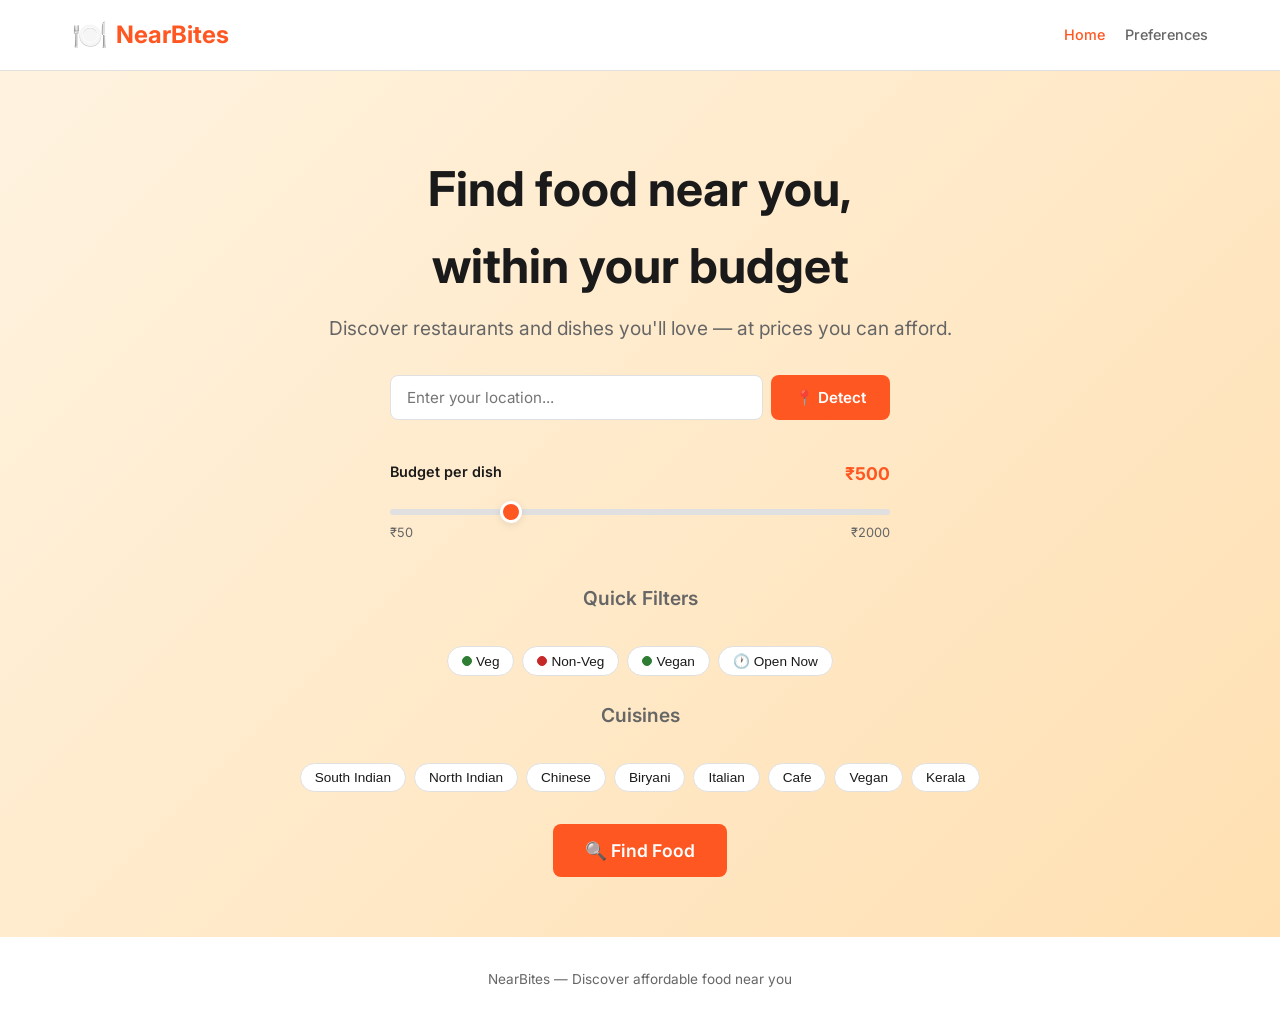
==== frontend/index.html @ 2220579f "Initial NearBites setup" ====
<!DOCTYPE html>
<html lang="en">
<head>
    <meta charset="UTF-8">
    <meta name="viewport" content="width=device-width, initial-scale=1.0">
    <title>NearBites — Find Food Near You</title>
    <link rel="stylesheet" href="css/style.css">
    <link rel="stylesheet" href="css/responsive.css">
</head>
<body>
    <header class="header">
        <div class="container">
            <a href="index.html" class="logo">
                <span class="logo-icon">🍽️</span>
                <span>NearBites</span>
            </a>
            <nav>
                <ul class="nav-links">
                    <li><a href="index.html" class="active">Home</a></li>
                    <li><a href="preferences.html">Preferences</a></li>
                </ul>
            </nav>
        </div>
    </header>

    <section class="hero">
        <div class="container">
            <h1>Find food near you,<br>within your budget</h1>
            <p>Discover restaurants and dishes you'll love — at prices you can afford.</p>

            <!-- Location -->
            <div class="form-group" style="max-width:500px;margin:0 auto">
                <div class="location-input-group">
                    <input type="text" id="location-input" class="form-input" placeholder="Enter your location...">
                    <button class="btn btn-primary" id="detect-location-btn" title="Detect my location">
                        📍 Detect
                    </button>
                </div>
                <p id="location-status" class="text-secondary" style="font-size:0.85rem;margin-top:6px"></p>
            </div>

            <!-- Budget Slider -->
            <div class="form-group" style="max-width:500px;margin:24px auto 0">
                <div class="slider-container">
                    <div class="slider-label">
                        <span class="form-label">Budget per dish</span>
                        <span class="slider-value" id="budget-display">₹500</span>
                    </div>
                    <input type="range" id="budget-slider" min="50" max="2000" step="50" value="500">
                    <div class="slider-label text-secondary" style="font-size:0.8rem">
                        <span>₹50</span>
                        <span>₹2000</span>
                    </div>
                </div>
            </div>

            <!-- Quick Filters -->
            <div class="form-group" style="max-width:600px;margin:24px auto 0">
                <p class="form-label text-center">Quick Filters</p>
                <div class="chip-group" style="justify-content:center">
                    <button class="chip" data-filter="dietary" data-value="veg">
                        <span class="dot dot-veg" style="margin-right:4px"></span> Veg
                    </button>
                    <button class="chip" data-filter="dietary" data-value="non-veg">
                        <span class="dot dot-nonveg" style="margin-right:4px"></span> Non-Veg
                    </button>
                    <button class="chip" data-filter="dietary" data-value="vegan">
                        <span class="dot dot-veg" style="margin-right:4px"></span> Vegan
                    </button>
                    <button class="chip" data-filter="open_now" data-value="true">
                        🕐 Open Now
                    </button>
                </div>
            </div>

            <!-- Cuisine Selection -->
            <div class="form-group" style="max-width:700px;margin:24px auto 0">
                <p class="form-label text-center">Cuisines</p>
                <div class="chip-group" style="justify-content:center">
                    <button class="chip" data-cuisine="south-indian">South Indian</button>
                    <button class="chip" data-cuisine="north-indian">North Indian</button>
                    <button class="chip" data-cuisine="chinese">Chinese</button>
                    <button class="chip" data-cuisine="biryani">Biryani</button>
                    <button class="chip" data-cuisine="italian">Italian</button>
                    <button class="chip" data-cuisine="cafe">Cafe</button>
                    <button class="chip" data-cuisine="vegan">Vegan</button>
                    <button class="chip" data-cuisine="kerala">Kerala</button>
                </div>
            </div>

            <!-- CTA -->
            <div style="margin-top:32px">
                <button class="btn btn-primary btn-lg" id="find-food-btn">
                    🔍 Find Food
                </button>
            </div>
        </div>
    </section>

    <footer style="text-align:center;padding:32px 16px;color:var(--text-secondary);font-size:0.85rem">
        <p>NearBites — Discover affordable food near you</p>
    </footer>

    <script type="module">
        import { getPreferences } from './js/preferences.js';
        import { initAutocomplete, loadGoogleMaps } from './js/map.js';

        let selectedLat = null;
        let selectedLng = null;
        let selectedAddress = "";

        // Load preferences as defaults
        const prefs = getPreferences();
        const budgetSlider = document.getElementById("budget-slider");
        const budgetDisplay = document.getElementById("budget-display");
        budgetSlider.value = prefs.defaultBudget;
        budgetDisplay.textContent = `₹${prefs.defaultBudget}`;

        // Pre-select dietary from preferences
        if (prefs.defaultDietary) {
            document.querySelectorAll('[data-filter="dietary"]').forEach(chip => {
                if (chip.dataset.value === prefs.defaultDietary) {
                    chip.classList.add("active");
                }
            });
        }

        // Pre-select cuisines from preferences
        if (prefs.defaultCuisines && prefs.defaultCuisines.length) {
            document.querySelectorAll('[data-cuisine]').forEach(chip => {
                if (prefs.defaultCuisines.includes(chip.dataset.cuisine)) {
                    chip.classList.add("active");
                }
            });
        }

        // Budget slider live update
        budgetSlider.addEventListener("input", () => {
            budgetDisplay.textContent = `₹${budgetSlider.value}`;
        });

        // Quick filter chips — dietary (single select)
        document.querySelectorAll('[data-filter="dietary"]').forEach(chip => {
            chip.addEventListener("click", () => {
                const wasActive = chip.classList.contains("active");
                document.querySelectorAll('[data-filter="dietary"]').forEach(c => c.classList.remove("active"));
                if (!wasActive) chip.classList.add("active");
            });
        });

        // Open now chip (toggle)
        document.querySelectorAll('[data-filter="open_now"]').forEach(chip => {
            chip.addEventListener("click", () => {
                chip.classList.toggle("active");
            });
        });

        // Cuisine chips (multi select)
        document.querySelectorAll("[data-cuisine]").forEach(chip => {
            chip.addEventListener("click", () => {
                chip.classList.toggle("active");
            });
        });

        // Detect location
        document.getElementById("detect-location-btn").addEventListener("click", () => {
            const status = document.getElementById("location-status");
            if (!navigator.geolocation) {
                status.textContent = "Geolocation not supported by your browser.";
                return;
            }
            status.textContent = "Detecting location...";
            navigator.geolocation.getCurrentPosition(
                pos => {
                    selectedLat = pos.coords.latitude;
                    selectedLng = pos.coords.longitude;
                    selectedAddress = `${selectedLat.toFixed(4)}, ${selectedLng.toFixed(4)}`;
                    document.getElementById("location-input").value = "Current Location";
                    status.textContent = `Location detected: ${selectedAddress}`;
                    status.style.color = "var(--veg)";
                },
                err => {
                    status.textContent = "Could not detect location. Please enter manually.";
                    status.style.color = "var(--non-veg)";
                }
            );
        });

        // Google Places Autocomplete
        loadGoogleMaps().then(() => {
            if (typeof google !== "undefined") {
                initAutocomplete("location-input").then(result => {
                    selectedLat = result.lat;
                    selectedLng = result.lng;
                    selectedAddress = result.address;
                    document.getElementById("location-status").textContent = `📍 ${result.address}`;
                    document.getElementById("location-status").style.color = "var(--veg)";
                });
            }
        });

        // Find Food button
        document.getElementById("find-food-btn").addEventListener("click", () => {
            // Default to Chennai center if no location selected
            const lat = selectedLat || 13.0827;
            const lng = selectedLng || 80.2707;
            const budget = budgetSlider.value;

            const params = new URLSearchParams();
            params.set("lat", lat);
            params.set("lng", lng);
            params.set("budget", budget);
            params.set("radius", prefs.defaultRadius || 15000);

            if (selectedAddress) {
                params.set("location_name", selectedAddress);
            }

            // Dietary
            const activeDietary = document.querySelector('[data-filter="dietary"].active');
            if (activeDietary) params.set("dietary", activeDietary.dataset.value);

            // Open now
            const openNow = document.querySelector('[data-filter="open_now"].active');
            if (openNow) params.set("open_now", "true");

            // Cuisines
            const activeCuisines = Array.from(document.querySelectorAll("[data-cuisine].active"))
                .map(c => c.dataset.cuisine);
            if (activeCuisines.length) params.set("cuisine", activeCuisines.join(","));

            window.location.href = `results.html?${params.toString()}`;
        });
    </script>
</body>
</html>
---- frontend/css/style.css ----
@import url('https://fonts.googleapis.com/css2?family=Inter:wght@300;400;500;600;700&display=swap');

:root {
    --primary: #FF5722;
    --primary-dark: #E64A19;
    --primary-light: #FF8A65;
    --bg: #FFFFFF;
    --text: #1A1A1A;
    --text-secondary: #666666;
    --surface: #F5F5F5;
    --border: #E0E0E0;
    --success: #4CAF50;
    --warning: #FFC107;
    --error: #F44336;
    --veg: #2E7D32;
    --non-veg: #C62828;
    --shadow: 0 2px 8px rgba(0, 0, 0, 0.1);
    --shadow-hover: 0 4px 16px rgba(0, 0, 0, 0.15);
    --radius: 12px;
    --radius-sm: 8px;
    --transition: all 0.3s ease;
}

* {
    margin: 0;
    padding: 0;
    box-sizing: border-box;
}

body {
    font-family: 'Inter', -apple-system, BlinkMacSystemFont, sans-serif;
    color: var(--text);
    background: var(--bg);
    line-height: 1.6;
    -webkit-font-smoothing: antialiased;
}

a {
    color: var(--primary);
    text-decoration: none;
    transition: var(--transition);
}

a:hover {
    color: var(--primary-dark);
}

/* Layout */
.container {
    max-width: 1200px;
    margin: 0 auto;
    padding: 0 16px;
}

.grid {
    display: grid;
    gap: 16px;
    grid-template-columns: 1fr;
}

/* Header */
.header {
    background: var(--bg);
    border-bottom: 1px solid var(--border);
    padding: 12px 0;
    position: sticky;
    top: 0;
    z-index: 100;
}

.header .container {
    display: flex;
    align-items: center;
    justify-content: space-between;
}

.logo {
    font-size: 1.5rem;
    font-weight: 700;
    color: var(--primary);
    display: flex;
    align-items: center;
    gap: 8px;
}

.logo-icon {
    font-size: 1.8rem;
}

.nav-links {
    display: flex;
    gap: 20px;
    list-style: none;
}

.nav-links a {
    color: var(--text-secondary);
    font-weight: 500;
    font-size: 0.9rem;
}

.nav-links a:hover,
.nav-links a.active {
    color: var(--primary);
}

/* Hero */
.hero {
    text-align: center;
    padding: 60px 16px 40px;
    background: linear-gradient(135deg, #FFF3E0 0%, #FFE0B2 100%);
}

.hero h1 {
    font-size: 2rem;
    font-weight: 700;
    margin-bottom: 8px;
    color: var(--text);
}

.hero p {
    font-size: 1.1rem;
    color: var(--text-secondary);
    margin-bottom: 32px;
}

/* Buttons */
.btn {
    display: inline-flex;
    align-items: center;
    justify-content: center;
    gap: 8px;
    padding: 12px 24px;
    border-radius: var(--radius-sm);
    font-family: inherit;
    font-size: 0.95rem;
    font-weight: 600;
    cursor: pointer;
    border: none;
    transition: var(--transition);
}

.btn-primary {
    background: var(--primary);
    color: white;
}

.btn-primary:hover {
    background: var(--primary-dark);
    transform: translateY(-1px);
    box-shadow: var(--shadow-hover);
}

.btn-secondary {
    background: var(--surface);
    color: var(--text);
    border: 1px solid var(--border);
}

.btn-secondary:hover {
    background: var(--border);
}

.btn-outline {
    background: transparent;
    color: var(--primary);
    border: 2px solid var(--primary);
}

.btn-outline:hover {
    background: var(--primary);
    color: white;
}

.btn-icon {
    width: 40px;
    height: 40px;
    padding: 0;
    border-radius: 50%;
}

.btn-sm {
    padding: 8px 16px;
    font-size: 0.85rem;
}

.btn-lg {
    padding: 16px 32px;
    font-size: 1.1rem;
}

.btn:disabled {
    opacity: 0.5;
    cursor: not-allowed;
    transform: none;
}

/* Cards */
.card {
    background: var(--bg);
    border-radius: var(--radius);
    box-shadow: var(--shadow);
    overflow: hidden;
    transition: var(--transition);
}

.card:hover {
    box-shadow: var(--shadow-hover);
    transform: translateY(-2px);
}

.card-img {
    width: 100%;
    height: 180px;
    object-fit: cover;
    background: var(--surface);
}

.card-body {
    padding: 16px;
}

.card-title {
    font-size: 1.1rem;
    font-weight: 600;
    margin-bottom: 4px;
}

.card-subtitle {
    font-size: 0.85rem;
    color: var(--text-secondary);
    margin-bottom: 8px;
}

.card-meta {
    display: flex;
    align-items: center;
    gap: 12px;
    flex-wrap: wrap;
    font-size: 0.85rem;
    color: var(--text-secondary);
}

/* Chips / Tags */
.chip {
    display: inline-flex;
    align-items: center;
    padding: 6px 14px;
    border-radius: 20px;
    font-size: 0.85rem;
    font-weight: 500;
    cursor: pointer;
    transition: var(--transition);
    border: 1px solid var(--border);
    background: var(--bg);
    color: var(--text);
    user-select: none;
}

.chip:hover {
    border-color: var(--primary);
    color: var(--primary);
}

.chip.active {
    background: var(--primary);
    color: white;
    border-color: var(--primary);
}

.chip-group {
    display: flex;
    flex-wrap: wrap;
    gap: 8px;
}

.tag {
    display: inline-flex;
    align-items: center;
    padding: 2px 8px;
    border-radius: 4px;
    font-size: 0.75rem;
    font-weight: 500;
    background: var(--surface);
    color: var(--text-secondary);
}

.tag-cuisine {
    background: #FFF3E0;
    color: #E65100;
}

/* Veg/Non-veg indicators */
.diet-badge {
    display: inline-flex;
    align-items: center;
    gap: 4px;
    font-size: 0.8rem;
    font-weight: 500;
}

.dot {
    width: 10px;
    height: 10px;
    border-radius: 50%;
    display: inline-block;
    border: 1.5px solid;
}

.dot-veg {
    background: var(--veg);
    border-color: var(--veg);
}

.dot-nonveg {
    background: var(--non-veg);
    border-color: var(--non-veg);
}

.dot-vegan {
    background: var(--veg);
    border-color: var(--veg);
    position: relative;
}

/* Rating */
.rating {
    display: inline-flex;
    align-items: center;
    gap: 4px;
    font-weight: 600;
    color: var(--text);
}

.rating-star {
    color: #FFC107;
}

.rating-count {
    font-weight: 400;
    color: var(--text-secondary);
    font-size: 0.85rem;
}

/* Price level */
.price-level {
    color: var(--text-secondary);
    font-weight: 500;
}

.price-level .active-price {
    color: var(--veg);
    font-weight: 700;
}

/* Badge */
.badge {
    display: inline-flex;
    align-items: center;
    padding: 3px 10px;
    border-radius: 4px;
    font-size: 0.75rem;
    font-weight: 600;
    text-transform: uppercase;
    letter-spacing: 0.5px;
}

.badge-open {
    background: #E8F5E9;
    color: var(--veg);
}

.badge-closed {
    background: #FFEBEE;
    color: var(--non-veg);
}

.badge-budget {
    background: #E8F5E9;
    color: var(--veg);
}

.badge-over-budget {
    background: #FFF3E0;
    color: #E65100;
}

/* Forms */
.form-group {
    margin-bottom: 20px;
}

.form-label {
    display: block;
    font-weight: 600;
    margin-bottom: 6px;
    font-size: 0.9rem;
    color: var(--text);
}

.form-input {
    width: 100%;
    padding: 12px 16px;
    border: 1px solid var(--border);
    border-radius: var(--radius-sm);
    font-family: inherit;
    font-size: 0.95rem;
    transition: var(--transition);
    background: var(--bg);
}

.form-input:focus {
    outline: none;
    border-color: var(--primary);
    box-shadow: 0 0 0 3px rgba(255, 87, 34, 0.1);
}

/* Slider */
.slider-container {
    padding: 8px 0;
}

.slider-label {
    display: flex;
    justify-content: space-between;
    margin-bottom: 8px;
    font-size: 0.9rem;
}

.slider-value {
    font-weight: 700;
    color: var(--primary);
    font-size: 1.1rem;
}

input[type="range"] {
    -webkit-appearance: none;
    appearance: none;
    width: 100%;
    height: 6px;
    border-radius: 3px;
    background: var(--border);
    outline: none;
    transition: var(--transition);
}

input[type="range"]::-webkit-slider-thumb {
    -webkit-appearance: none;
    appearance: none;
    width: 22px;
    height: 22px;
    border-radius: 50%;
    background: var(--primary);
    cursor: pointer;
    border: 3px solid white;
    box-shadow: var(--shadow);
}

input[type="range"]::-moz-range-thumb {
    width: 22px;
    height: 22px;
    border-radius: 50%;
    background: var(--primary);
    cursor: pointer;
    border: 3px solid white;
    box-shadow: var(--shadow);
}

/* Tabs */
.tabs {
    display: flex;
    border-bottom: 2px solid var(--border);
    gap: 0;
}

.tab {
    padding: 12px 24px;
    font-weight: 500;
    color: var(--text-secondary);
    cursor: pointer;
    border-bottom: 2px solid transparent;
    margin-bottom: -2px;
    transition: var(--transition);
    background: none;
    border-top: none;
    border-left: none;
    border-right: none;
    font-family: inherit;
    font-size: 0.95rem;
}

.tab:hover {
    color: var(--primary);
}

.tab.active {
    color: var(--primary);
    border-bottom-color: var(--primary);
    font-weight: 600;
}

.tab-content {
    display: none;
    padding: 16px 0;
}

.tab-content.active {
    display: block;
}

/* Sidebar */
.sidebar {
    background: var(--bg);
    border-right: 1px solid var(--border);
    padding: 16px;
    border-radius: var(--radius);
    box-shadow: var(--shadow);
}

.sidebar h3 {
    font-size: 1rem;
    margin-bottom: 16px;
    color: var(--text);
}

.sidebar-section {
    margin-bottom: 24px;
    padding-bottom: 16px;
    border-bottom: 1px solid var(--border);
}

.sidebar-section:last-child {
    border-bottom: none;
}

.sidebar-toggle {
    display: flex;
    align-items: center;
    justify-content: space-between;
    width: 100%;
    padding: 12px 16px;
    background: var(--surface);
    border: none;
    border-radius: var(--radius-sm);
    font-family: inherit;
    font-size: 0.95rem;
    font-weight: 600;
    cursor: pointer;
    margin-bottom: 16px;
}

/* Map */
.map-container {
    width: 100%;
    height: 400px;
    border-radius: var(--radius);
    overflow: hidden;
    box-shadow: var(--shadow);
}

.map-container-sm {
    height: 250px;
}

/* Loading skeleton */
.skeleton {
    background: linear-gradient(90deg, var(--surface) 25%, #E8E8E8 50%, var(--surface) 75%);
    background-size: 200% 100%;
    animation: shimmer 1.5s infinite;
    border-radius: var(--radius-sm);
}

.skeleton-card {
    height: 280px;
    border-radius: var(--radius);
}

.skeleton-text {
    height: 16px;
    margin-bottom: 8px;
    width: 80%;
}

.skeleton-text-sm {
    height: 12px;
    width: 60%;
}

@keyframes shimmer {
    0% { background-position: -200% 0; }
    100% { background-position: 200% 0; }
}

/* Empty state */
.empty-state {
    text-align: center;
    padding: 60px 20px;
    color: var(--text-secondary);
}

.empty-state-icon {
    font-size: 4rem;
    margin-bottom: 16px;
    opacity: 0.5;
}

.empty-state h3 {
    font-size: 1.2rem;
    color: var(--text);
    margin-bottom: 8px;
}

.empty-state p {
    font-size: 0.95rem;
    max-width: 400px;
    margin: 0 auto;
}

/* Sticky top bar */
.top-bar {
    background: var(--bg);
    border-bottom: 1px solid var(--border);
    padding: 10px 0;
    position: sticky;
    top: 56px;
    z-index: 90;
}

.top-bar .container {
    display: flex;
    align-items: center;
    gap: 12px;
    flex-wrap: wrap;
    font-size: 0.85rem;
}

.top-bar-item {
    display: flex;
    align-items: center;
    gap: 4px;
    color: var(--text-secondary);
}

.top-bar-item strong {
    color: var(--text);
}

/* Dish card (for Dish view) */
.dish-card {
    display: flex;
    align-items: center;
    justify-content: space-between;
    padding: 12px 16px;
    background: var(--bg);
    border: 1px solid var(--border);
    border-radius: var(--radius-sm);
    transition: var(--transition);
}

.dish-card:hover {
    border-color: var(--primary-light);
    box-shadow: var(--shadow);
}

.dish-card-info {
    flex: 1;
}

.dish-card-name {
    font-weight: 600;
    font-size: 0.95rem;
    margin-bottom: 2px;
}

.dish-card-restaurant {
    font-size: 0.8rem;
    color: var(--text-secondary);
}

.dish-card-price {
    font-weight: 700;
    font-size: 1.1rem;
    color: var(--primary);
    white-space: nowrap;
    margin-left: 16px;
}

.dish-card-meta {
    display: flex;
    align-items: center;
    gap: 8px;
    margin-top: 4px;
    font-size: 0.8rem;
    color: var(--text-secondary);
}

/* Dish in restaurant detail */
.menu-section {
    margin-bottom: 24px;
}

.menu-section h3 {
    font-size: 1.1rem;
    font-weight: 600;
    margin-bottom: 12px;
    padding-bottom: 8px;
    border-bottom: 2px solid var(--primary);
    color: var(--text);
}

.menu-item {
    display: flex;
    align-items: flex-start;
    justify-content: space-between;
    padding: 12px 0;
    border-bottom: 1px solid var(--surface);
}

.menu-item:last-child {
    border-bottom: none;
}

.menu-item-info {
    flex: 1;
    margin-right: 16px;
}

.menu-item-name {
    font-weight: 600;
    display: flex;
    align-items: center;
    gap: 6px;
}

.menu-item-desc {
    font-size: 0.85rem;
    color: var(--text-secondary);
    margin-top: 2px;
}

.menu-item-price {
    font-weight: 700;
    font-size: 1rem;
    white-space: nowrap;
}

.menu-item.over-budget {
    opacity: 0.5;
}

.menu-item.over-budget .menu-item-price {
    color: var(--text-secondary);
}

/* Toast */
.toast {
    position: fixed;
    bottom: 24px;
    left: 50%;
    transform: translateX(-50%) translateY(100px);
    background: var(--text);
    color: white;
    padding: 12px 24px;
    border-radius: var(--radius-sm);
    font-size: 0.9rem;
    font-weight: 500;
    box-shadow: var(--shadow-hover);
    z-index: 1000;
    transition: transform 0.3s ease;
    pointer-events: none;
}

.toast.show {
    transform: translateX(-50%) translateY(0);
}

/* Restaurant detail hero */
.restaurant-hero {
    background: var(--surface);
    padding: 24px 0;
}

.restaurant-hero h1 {
    font-size: 1.8rem;
    margin-bottom: 8px;
}

.restaurant-meta {
    display: flex;
    align-items: center;
    gap: 16px;
    flex-wrap: wrap;
    margin-bottom: 12px;
}

/* Location input */
.location-input-group {
    display: flex;
    gap: 8px;
    max-width: 500px;
    margin: 0 auto;
}

.location-input-group .form-input {
    flex: 1;
}

/* Section */
.section {
    padding: 24px 0;
}

.section-title {
    font-size: 1.2rem;
    font-weight: 700;
    margin-bottom: 16px;
    color: var(--text);
}

/* Checkbox/Radio */
.checkbox-group,
.radio-group {
    display: flex;
    flex-direction: column;
    gap: 10px;
}

.checkbox-label,
.radio-label {
    display: flex;
    align-items: center;
    gap: 8px;
    cursor: pointer;
    font-size: 0.9rem;
}

.checkbox-label input,
.radio-label input {
    accent-color: var(--primary);
    width: 18px;
    height: 18px;
}

/* Info window on map */
.info-window {
    padding: 4px;
    min-width: 200px;
}

.info-window h4 {
    margin-bottom: 4px;
    font-size: 1rem;
}

.info-window p {
    font-size: 0.85rem;
    color: var(--text-secondary);
    margin-bottom: 4px;
}

.info-window .btn {
    margin-top: 8px;
    padding: 6px 12px;
    font-size: 0.8rem;
}

/* Page layout with sidebar */
.page-layout {
    display: flex;
    gap: 24px;
    align-items: flex-start;
}

.page-main {
    flex: 1;
    min-width: 0;
}

/* Results count */
.results-count {
    font-size: 0.9rem;
    color: var(--text-secondary);
    margin-bottom: 16px;
}

.results-count strong {
    color: var(--text);
}

/* Utility */
.text-center { text-align: center; }
.text-primary { color: var(--primary); }
.text-secondary { color: var(--text-secondary); }
.mt-8 { margin-top: 8px; }
.mt-16 { margin-top: 16px; }
.mt-24 { margin-top: 24px; }
.mb-8 { margin-bottom: 8px; }
.mb-16 { margin-bottom: 16px; }
.mb-24 { margin-bottom: 24px; }
.flex { display: flex; }
.flex-wrap { flex-wrap: wrap; }
.items-center { align-items: center; }
.justify-between { justify-content: space-between; }
.gap-8 { gap: 8px; }
.gap-16 { gap: 16px; }
.hidden { display: none !important; }

/* Star rating input */
.star-rating {
    display: flex;
    gap: 4px;
}

.star-rating .star {
    font-size: 1.8rem;
    cursor: pointer;
    color: #CCC;
    transition: color 0.15s ease;
    user-select: none;
}

.star-rating .star:hover {
    transform: scale(1.1);
}

/* Placeholder image */
.placeholder-img {
    background: linear-gradient(135deg, #FFE0B2 0%, #FFCC80 100%);
    display: flex;
    align-items: center;
    justify-content: center;
    color: var(--primary);
    font-size: 2rem;
}
---- frontend/css/responsive.css ----
/* Tablet: 768px+ */
@media (min-width: 768px) {
    .hero h1 {
        font-size: 2.5rem;
    }

    .hero p {
        font-size: 1.2rem;
    }

    .grid {
        grid-template-columns: repeat(2, 1fr);
    }

    .page-layout {
        flex-direction: row;
    }

    .sidebar {
        width: 280px;
        flex-shrink: 0;
        position: sticky;
        top: 110px;
        max-height: calc(100vh - 130px);
        overflow-y: auto;
    }

    .sidebar-toggle {
        display: none;
    }

    .map-container {
        height: 500px;
    }

    .location-input-group {
        max-width: 600px;
    }

    .chip-group {
        justify-content: center;
    }

    .restaurant-hero h1 {
        font-size: 2.2rem;
    }

    .container {
        padding: 0 24px;
    }
}

/* Desktop: 1024px+ */
@media (min-width: 1024px) {
    .hero h1 {
        font-size: 3rem;
    }

    .grid {
        grid-template-columns: repeat(3, 1fr);
    }

    .sidebar {
        width: 300px;
    }

    .map-container {
        height: 600px;
    }

    .container {
        padding: 0 32px;
    }

    .hero {
        padding: 80px 32px 60px;
    }
}

/* Mobile-only adjustments */
@media (max-width: 767px) {
    .page-layout {
        flex-direction: column;
    }

    .sidebar {
        display: none;
        width: 100%;
        position: fixed;
        top: 0;
        left: 0;
        right: 0;
        bottom: 0;
        z-index: 200;
        border-radius: 0;
        overflow-y: auto;
        padding: 16px;
        padding-top: 60px;
    }

    .sidebar.open {
        display: block;
    }

    .sidebar-close {
        position: absolute;
        top: 16px;
        right: 16px;
        background: none;
        border: none;
        font-size: 1.5rem;
        cursor: pointer;
        color: var(--text);
    }

    .sidebar-toggle {
        display: flex;
    }

    .nav-links {
        gap: 12px;
    }

    .nav-links a {
        font-size: 0.8rem;
    }

    .top-bar .container {
        overflow-x: auto;
        flex-wrap: nowrap;
        padding-bottom: 4px;
    }

    .top-bar-item {
        white-space: nowrap;
    }

    .tabs {
        overflow-x: auto;
    }

    .tab {
        white-space: nowrap;
        padding: 10px 16px;
        font-size: 0.85rem;
    }

    .restaurant-meta {
        flex-direction: column;
        align-items: flex-start;
        gap: 8px;
    }

    .card-img {
        height: 150px;
    }

    .dish-card {
        flex-direction: column;
        align-items: flex-start;
        gap: 8px;
    }

    .dish-card-price {
        margin-left: 0;
    }

    .hero {
        padding: 40px 16px 32px;
    }

    .btn-lg {
        width: 100%;
    }
}
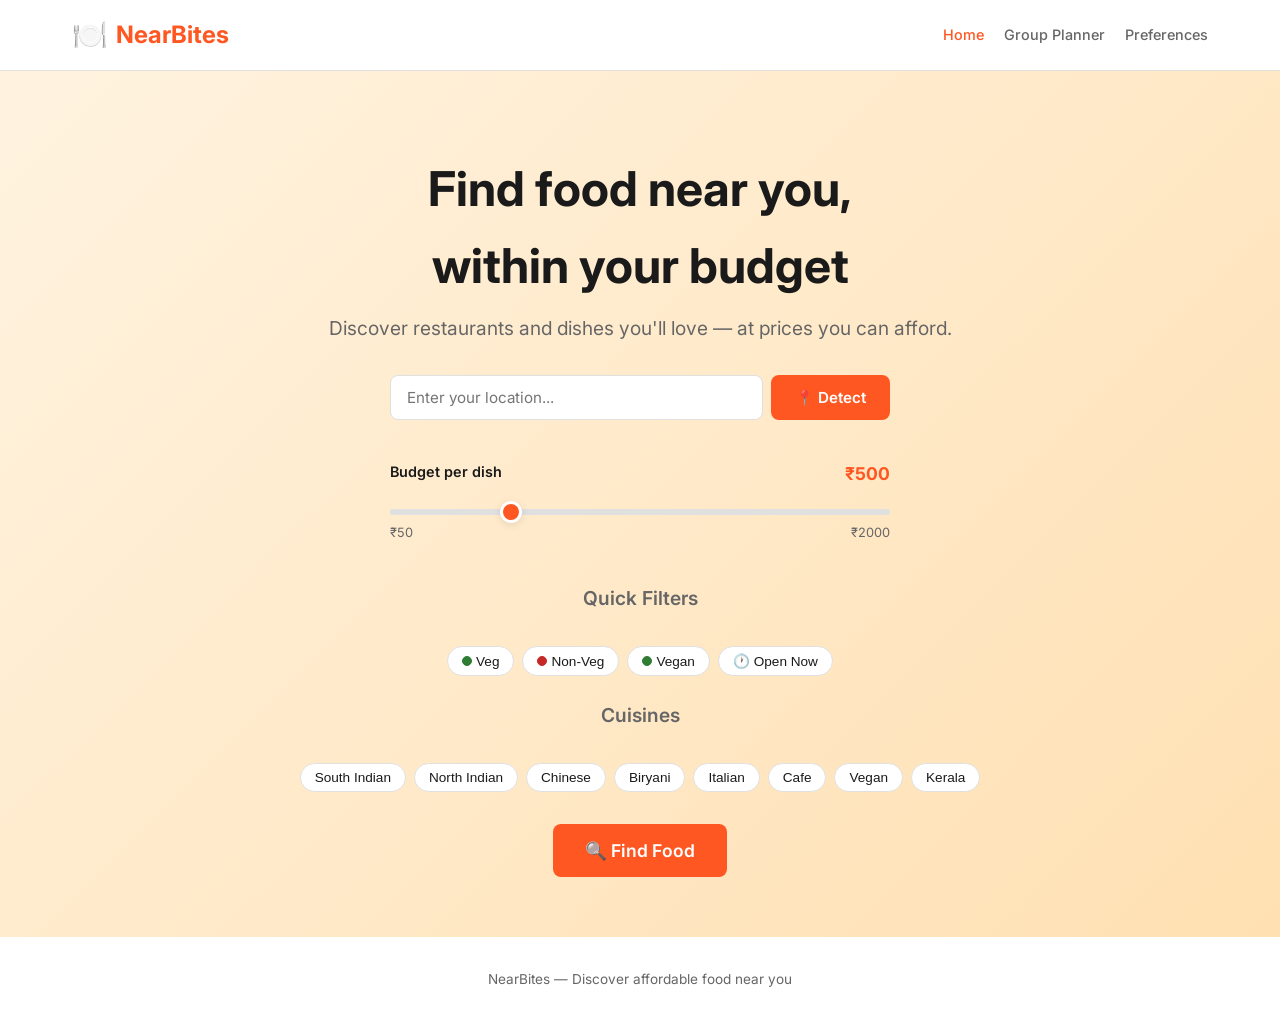
==== commit 5237f03f: "Add group planner with multi-course recommendation engine - New recommender/ package (filters, budge" ====
--- a/frontend/index.html
+++ b/frontend/index.html
@@ -17,6 +17,7 @@
             <nav>
                 <ul class="nav-links">
                     <li><a href="index.html" class="active">Home</a></li>
+                    <li><a href="group_planner.html">Group Planner</a></li>
                     <li><a href="preferences.html">Preferences</a></li>
                 </ul>
             </nav>
